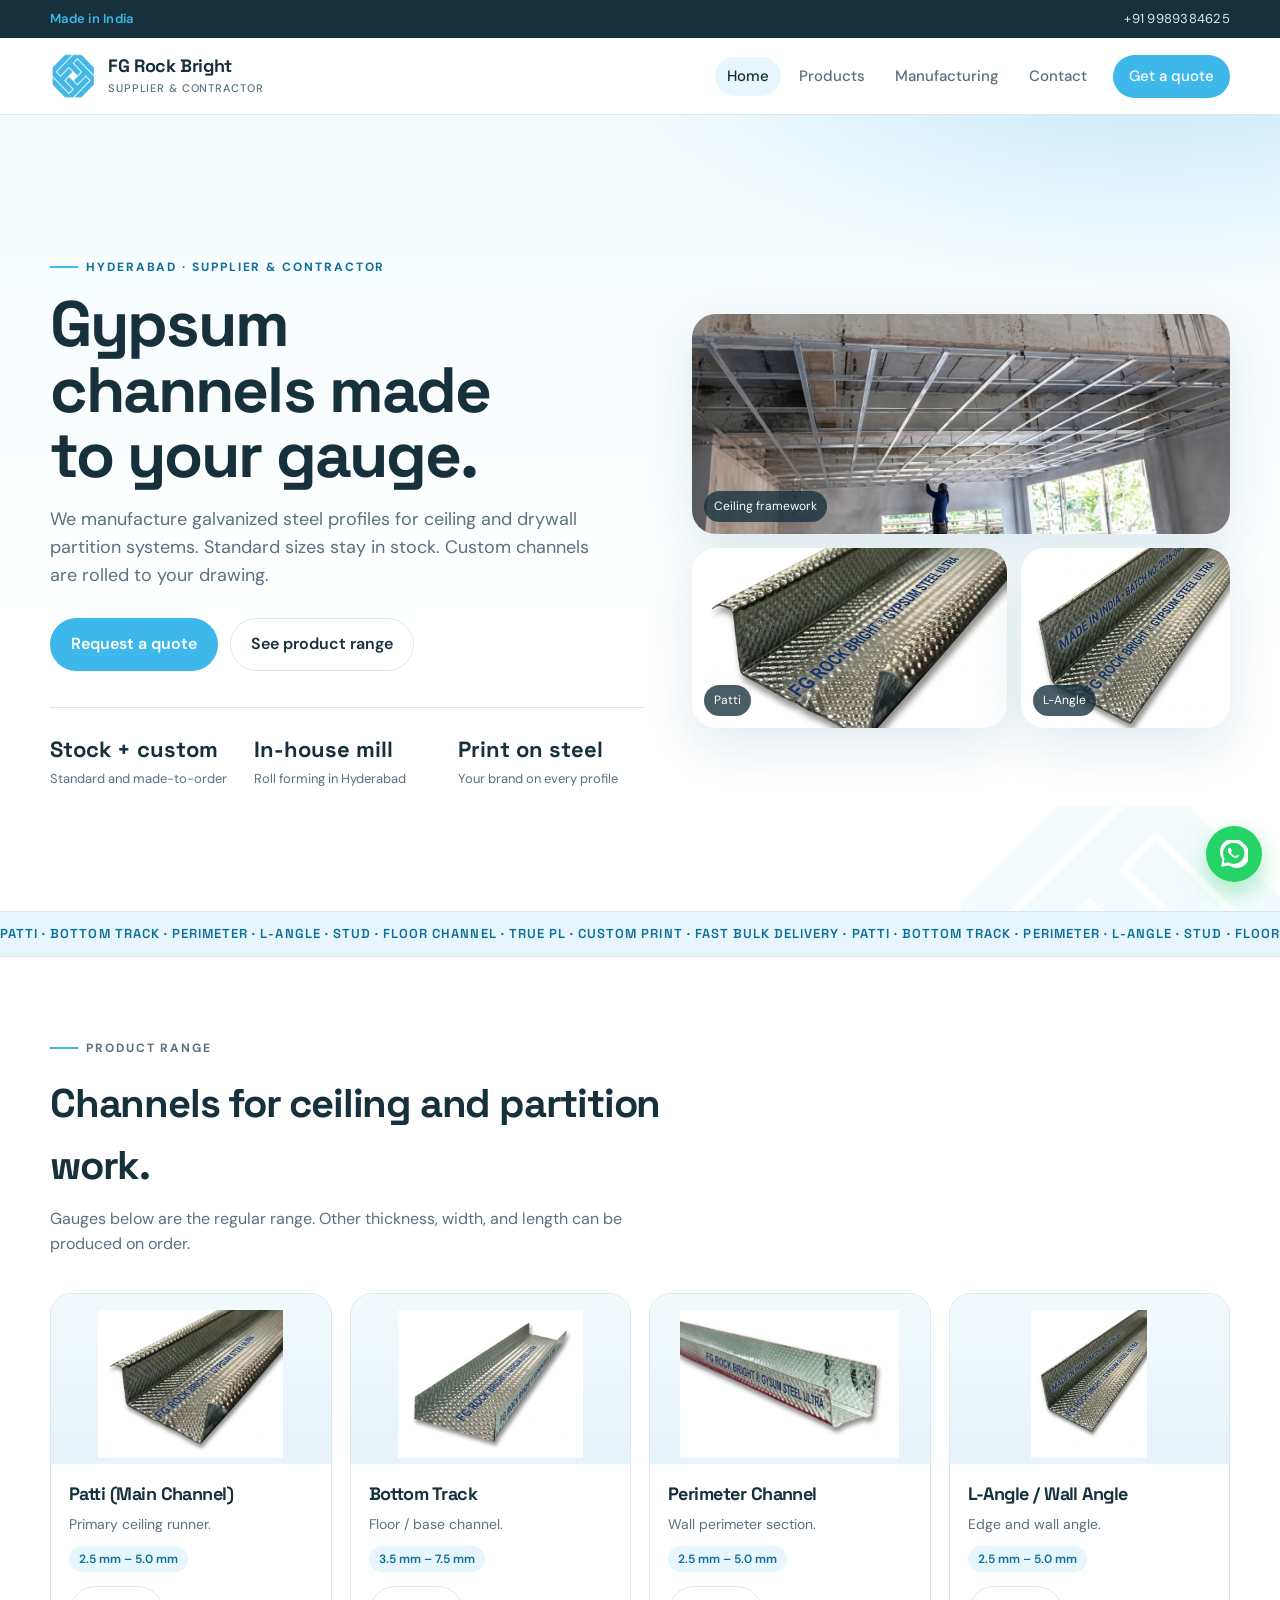
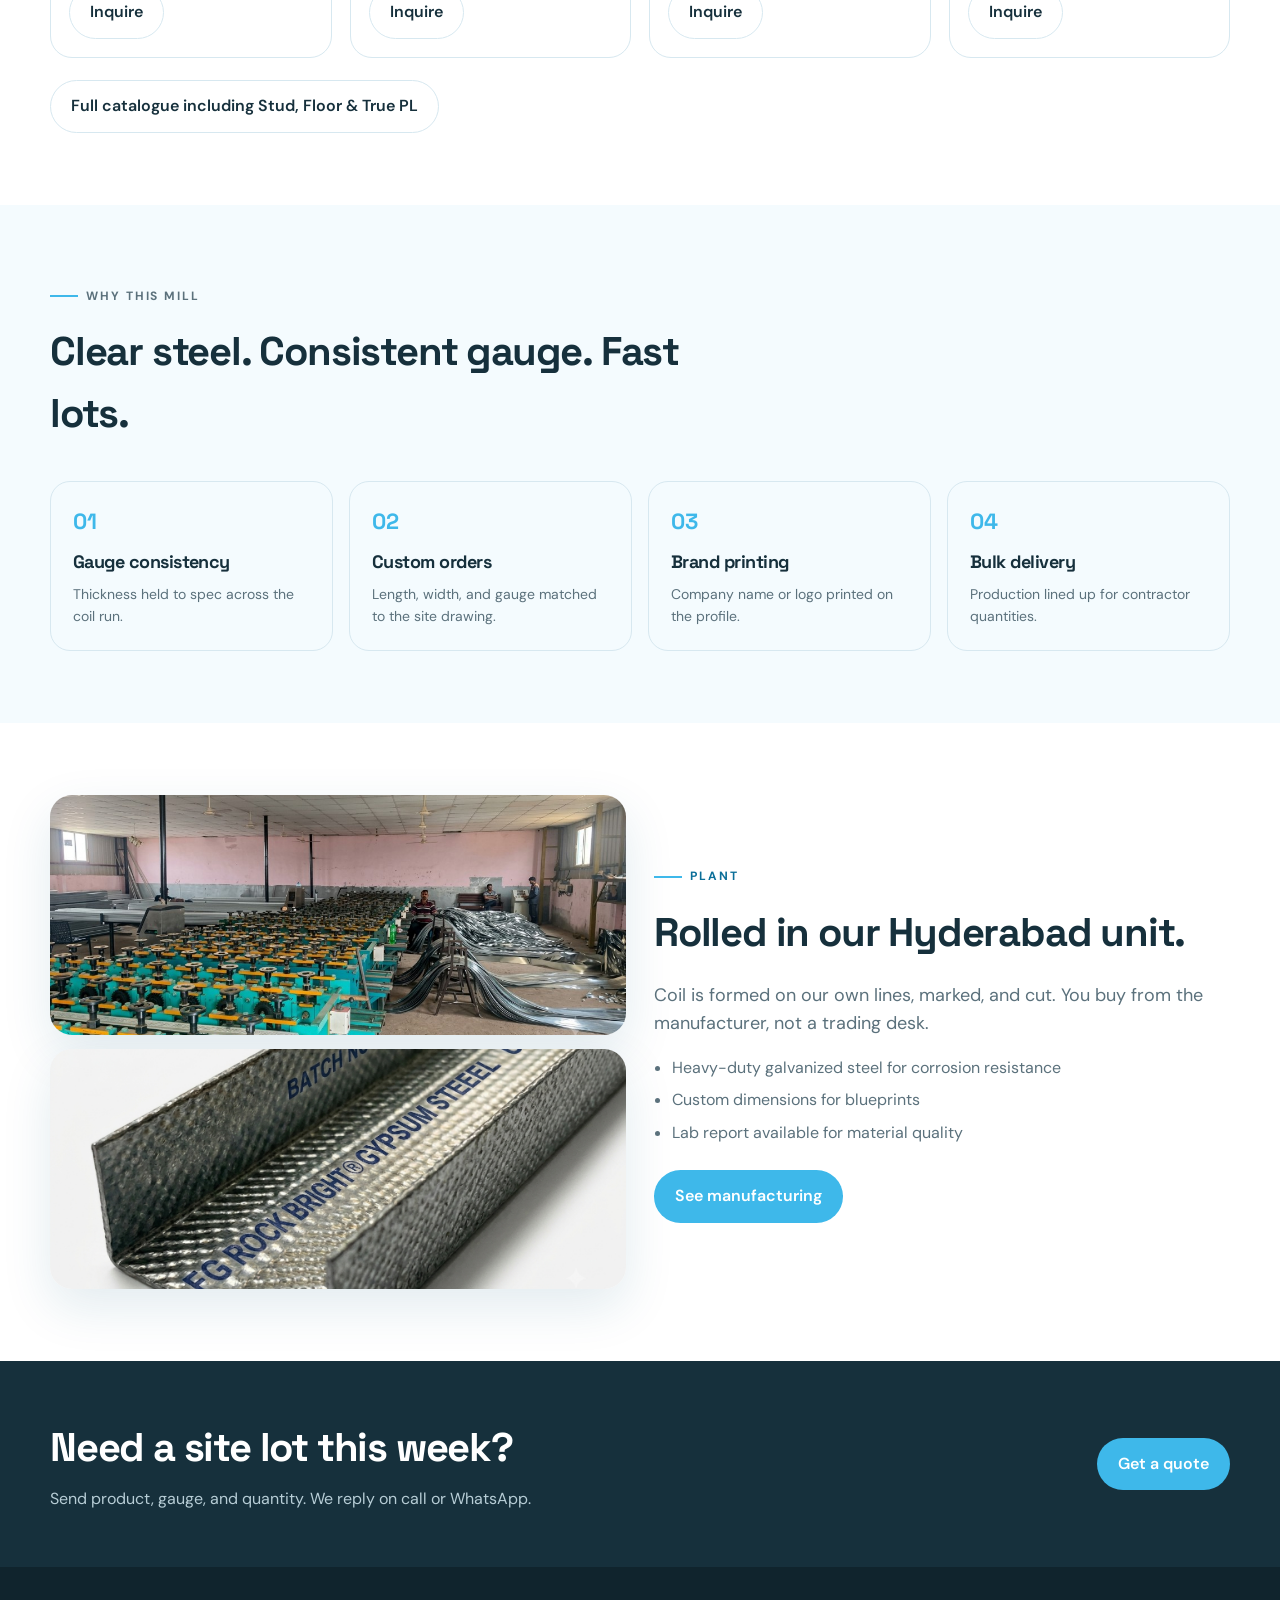
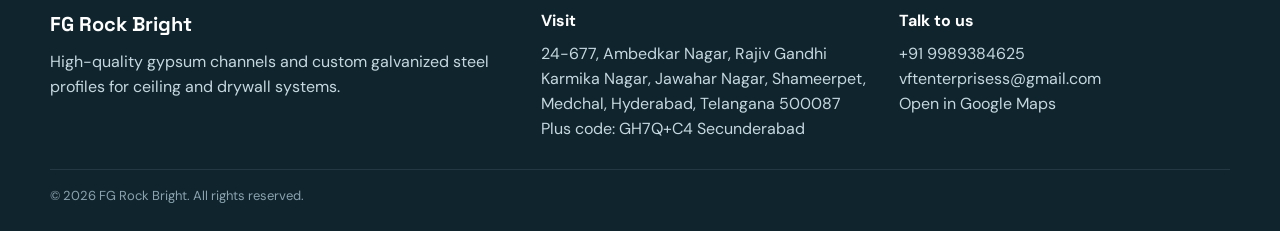
==== index.html @ fde732b3 "Add FG Rock Bright website" ====
<!DOCTYPE html>
<html lang="en">
<head>
  <meta charset="UTF-8">
  <meta name="viewport" content="width=device-width, initial-scale=1, viewport-fit=cover">
  <title>FG Rock Bright | Gypsum Channels & Custom Steel Profiles</title>
  <meta name="description" content="FG Rock Bright manufactures premium galvanized gypsum channels and custom steel profiles in Hyderabad. Stock sizes and made-to-order gauges.">
  <link rel="icon" href="assets/images/logo.png">
  <link rel="preconnect" href="https://fonts.googleapis.com">
  <link rel="preconnect" href="https://fonts.gstatic.com" crossorigin>
  <link href="https://fonts.googleapis.com/css2?family=DM+Sans:wght@400;500;600;700&family=Space+Grotesk:wght@500;600;700&display=swap" rel="stylesheet">
  <link rel="stylesheet" href="css/styles.css">
  <script type="application/ld+json">
  {
    "@context": "https://schema.org",
    "@type": "Manufacturer",
    "name": "FG Rock Bright",
    "telephone": "+919989384625",
    "email": "vftenterprisess@gmail.com",
    "address": {
      "@type": "PostalAddress",
      "streetAddress": "24-677, Ambedkar Nagar, Rajiv Gandhi Karmika Nagar, Jawahar Nagar, Shameerpet, Medchal",
      "addressLocality": "Hyderabad",
      "addressRegion": "Telangana",
      "postalCode": "500087",
      "addressCountry": "IN"
    }
  }
  </script>
</head>
<body>
  <div id="chrome"></div>
  <main>
    <section class="hero">
      <div class="wrap hero-grid">
        <div>
          <p class="kicker">Hyderabad · Supplier & contractor</p>
          <h1>Gypsum channels made to your gauge.</h1>
          <p class="lead">We manufacture galvanized steel profiles for ceiling and drywall partition systems. Standard sizes stay in stock. Custom channels are rolled to your drawing.</p>
          <div class="actions">
            <a class="btn btn-primary" href="contact.html#quote">Request a quote</a>
            <a class="btn btn-ghost" href="products.html">See product range</a>
          </div>
          <div class="stats">
            <div><b>Stock + custom</b><span>Standard and made-to-order</span></div>
            <div><b>In-house mill</b><span>Roll forming in Hyderabad</span></div>
            <div><b>Print on steel</b><span>Your brand on every profile</span></div>
          </div>
        </div>
        <div class="collage">
          <figure class="wide">
            <img src="assets/images/ceiling-frame-1.jpg" alt="Gypsum channel ceiling framework on site">
            <figcaption>Ceiling framework</figcaption>
          </figure>
          <figure>
            <img src="assets/images/patti.jpg" alt="Patti main channel">
            <figcaption>Patti</figcaption>
          </figure>
          <figure>
            <img src="assets/images/l-angle.jpg" alt="L-angle wall angle">
            <figcaption>L-Angle</figcaption>
          </figure>
        </div>
      </div>
    </section>

    <div class="marquee" aria-hidden="true">
      <div class="marquee-track">
        <span>Patti · Bottom Track · Perimeter · L-Angle · Stud · Floor Channel · True PL · Custom Print · Fast Bulk Delivery · Patti · Bottom Track · Perimeter · L-Angle · Stud · Floor Channel · True PL · Custom Print · Fast Bulk Delivery</span>
      </div>
    </div>

    <section>
      <div class="wrap">
        <div class="section-head">
          <p class="kicker">Product range</p>
          <h2>Channels for ceiling and partition work.</h2>
          <p>Gauges below are the regular range. Other thickness, width, and length can be produced on order.</p>
        </div>
        <div class="product-grid">
          <article class="card">
            <div class="media"><img src="assets/images/patti.jpg" alt="Patti main channel"></div>
            <div class="body">
              <h3>Patti (Main Channel)</h3>
              <p>Primary ceiling runner.</p>
              <span class="gauge">2.5 mm – 5.0 mm</span>
              <a class="btn btn-ghost" href="contact.html?product=patti#quote">Inquire</a>
            </div>
          </article>
          <article class="card">
            <div class="media"><img src="assets/images/bottom.jpg" alt="Bottom track"></div>
            <div class="body">
              <h3>Bottom Track</h3>
              <p>Floor / base channel.</p>
              <span class="gauge">3.5 mm – 7.5 mm</span>
              <a class="btn btn-ghost" href="contact.html?product=bottom#quote">Inquire</a>
            </div>
          </article>
          <article class="card">
            <div class="media"><img src="assets/images/perimeter.jpg" alt="Perimeter channel"></div>
            <div class="body">
              <h3>Perimeter Channel</h3>
              <p>Wall perimeter section.</p>
              <span class="gauge">2.5 mm – 5.0 mm</span>
              <a class="btn btn-ghost" href="contact.html?product=perimeter#quote">Inquire</a>
            </div>
          </article>
          <article class="card">
            <div class="media"><img src="assets/images/l-angle.jpg" alt="L-angle"></div>
            <div class="body">
              <h3>L-Angle / Wall Angle</h3>
              <p>Edge and wall angle.</p>
              <span class="gauge">2.5 mm – 5.0 mm</span>
              <a class="btn btn-ghost" href="contact.html?product=l-angle#quote">Inquire</a>
            </div>
          </article>
        </div>
        <p style="margin-top:22px"><a class="btn btn-ghost" href="products.html">Full catalogue including Stud, Floor &amp; True PL</a></p>
      </div>
    </section>

    <section style="background:var(--sky-mist)">
      <div class="wrap">
        <div class="section-head">
          <p class="kicker">Why this mill</p>
          <h2>Clear steel. Consistent gauge. Fast lots.</h2>
        </div>
        <div class="reasons">
          <div class="reason"><div class="n">01</div><h3>Gauge consistency</h3><p>Thickness held to spec across the coil run.</p></div>
          <div class="reason"><div class="n">02</div><h3>Custom orders</h3><p>Length, width, and gauge matched to the site drawing.</p></div>
          <div class="reason"><div class="n">03</div><h3>Brand printing</h3><p>Company name or logo printed on the profile.</p></div>
          <div class="reason"><div class="n">04</div><h3>Bulk delivery</h3><p>Production lined up for contractor quantities.</p></div>
        </div>
      </div>
    </section>

    <section>
      <div class="wrap split">
        <div class="photo-stack">
          <img src="assets/images/factory-1.jpg" alt="Roll forming machines at FG Rock Bright">
          <img src="assets/images/board-fitting.jpg" alt="Gypsum board fitting on steel frame">
        </div>
        <div>
          <p class="kicker">Plant</p>
          <h2>Rolled in our Hyderabad unit.</h2>
          <p class="lead" style="margin-bottom:0">Coil is formed on our own lines, marked, and cut. You buy from the manufacturer, not a trading desk.</p>
          <ul class="list">
            <li>Heavy-duty galvanized steel for corrosion resistance</li>
            <li>Custom dimensions for blueprints</li>
            <li>Lab report available for material quality</li>
          </ul>
          <a class="btn btn-primary" href="manufacturing.html">See manufacturing</a>
        </div>
      </div>
    </section>

    <div class="band">
      <div class="wrap">
        <div>
          <h2>Need a site lot this week?</h2>
          <p>Send product, gauge, and quantity. We reply on call or WhatsApp.</p>
        </div>
        <a class="btn btn-primary" href="contact.html#quote">Get a quote</a>
      </div>
    </div>
  </main>
  <div id="end"></div>
  <script src="js/site.js"></script>
  <script>FG.boot("home");</script>
</body>
</html>
---- css/styles.css ----
:root {
  --sky: #3eb8ea;
  --sky-deep: #1490c4;
  --sky-ink: #0b6f99;
  --sky-soft: #e7f6fc;
  --sky-mist: #f4fbfe;
  --white: #ffffff;
  --ink: #16303c;
  --muted: #5b717c;
  --line: #d7e8f0;
  --steel: #9eb4be;
  --shadow: 0 18px 50px rgba(20, 90, 120, 0.12);
  --radius: 22px;
  --max: 1180px;
  --font: "DM Sans", system-ui, sans-serif;
  --display: "Space Grotesk", "DM Sans", sans-serif;
}

* { box-sizing: border-box; margin: 0; padding: 0; }
html { scroll-behavior: smooth; overflow-x: hidden; }
button { -webkit-tap-highlight-color: transparent; }
body {
  font-family: var(--font);
  color: var(--ink);
  background: var(--white);
  line-height: 1.55;
  min-height: 100vh;
}
img { max-width: 100%; display: block; }
a { color: inherit; text-decoration: none; }
button, input, select, textarea { font: inherit; }
.wrap { width: min(var(--max), calc(100% - 40px)); margin-inline: auto; }

/* Top bar */
.topbar {
  background: var(--ink);
  color: #d7eef6;
  font-size: 13px;
  letter-spacing: .02em;
}
.topbar .wrap {
  display: flex;
  justify-content: space-between;
  gap: 16px;
  padding: 9px 0;
  flex-wrap: wrap;
}
.topbar a:hover { color: var(--sky); }
.badge-in {
  color: var(--sky);
  font-weight: 600;
}

/* Header */
.header {
  position: sticky;
  top: 0;
  z-index: 40;
  background: rgba(255,255,255,.92);
  backdrop-filter: blur(16px);
  border-bottom: 1px solid var(--line);
}
.header .wrap {
  position: relative;
  display: flex;
  align-items: center;
  justify-content: space-between;
  min-height: 76px;
  gap: 20px;
}
.brand {
  display: flex;
  align-items: center;
  gap: 12px;
}
.brand img.mark { width: 46px; height: 46px; }
.brand .name {
  font-family: var(--display);
  font-weight: 700;
  font-size: 18px;
  letter-spacing: -.02em;
  line-height: 1.1;
}
.brand .tag {
  display: block;
  font-size: 11px;
  color: var(--muted);
  font-weight: 500;
  letter-spacing: .08em;
  text-transform: uppercase;
}
.nav { display: flex; align-items: center; gap: 6px; }
.nav a {
  padding: 8px 12px;
  border-radius: 999px;
  font-size: 15px;
  font-weight: 500;
  color: var(--muted);
}
.nav a:hover, .nav a.active { color: var(--ink); background: var(--sky-soft); }
.nav .cta {
  background: var(--sky);
  color: white !important;
  padding: 10px 16px;
  margin-left: 8px;
}
.nav .cta:hover { background: var(--sky-deep); }
.menu-btn {
  display: none;
  background: none;
  border: 1px solid var(--line);
  width: 44px;
  height: 44px;
  border-radius: 12px;
}

/* Hero */
.hero {
  position: relative;
  overflow: hidden;
  background:
    radial-gradient(900px 420px at 90% -10%, rgba(62,184,234,.28), transparent 60%),
    linear-gradient(180deg, var(--sky-mist), #fff 70%);
}
.hero::before {
  content: "";
  position: absolute;
  inset: auto -8% -40% auto;
  width: 520px;
  height: 520px;
  background: url("../assets/images/logo.png") center / 70% no-repeat;
  opacity: .06;
  pointer-events: none;
}
.hero-grid {
  display: grid;
  grid-template-columns: 1.05fr .95fr;
  gap: 48px;
  align-items: center;
  padding: 64px 0 48px;
}
.kicker {
  display: inline-flex;
  align-items: center;
  gap: 8px;
  color: var(--sky-ink);
  font-weight: 700;
  font-size: 12px;
  letter-spacing: .16em;
  text-transform: uppercase;
  margin-bottom: 16px;
}
.kicker::before {
  content: "";
  width: 28px;
  height: 2px;
  background: var(--sky);
}
h1, h2, h3 { font-family: var(--display); letter-spacing: -.03em; }
h1 {
  font-size: clamp(36px, 5.4vw, 64px);
  line-height: 1.02;
  font-weight: 700;
  max-width: 12ch;
}
.lead {
  margin: 18px 0 28px;
  color: var(--muted);
  font-size: 18px;
  max-width: 46ch;
}
.actions { display: flex; gap: 12px; flex-wrap: wrap; }
.btn {
  display: inline-flex;
  align-items: center;
  justify-content: center;
  gap: 8px;
  border-radius: 999px;
  padding: 13px 20px;
  font-weight: 600;
  border: 1px solid transparent;
  cursor: pointer;
}
.btn-primary { background: var(--sky); color: #fff; }
form .btn-primary { width: 100%; }
.btn-primary:hover { background: var(--sky-deep); }
.btn-ghost { background: #fff; border-color: var(--line); color: var(--ink); }
.btn-ghost:hover { border-color: var(--sky); color: var(--sky-ink); }
.stats {
  display: grid;
  grid-template-columns: repeat(3, 1fr);
  gap: 18px;
  margin-top: 36px;
  padding-top: 24px;
  border-top: 1px solid var(--line);
}
.stats b { display: block; font-family: var(--display); font-size: 22px; }
.stats span { color: var(--muted); font-size: 13px; }

.collage {
  display: grid;
  grid-template-columns: 1.2fr .8fr;
  grid-template-rows: 220px 180px;
  gap: 14px;
}
.collage figure {
  margin: 0;
  border-radius: 24px;
  overflow: hidden;
  box-shadow: var(--shadow);
  position: relative;
  background: #e9f3f7;
}
.collage img { width: 100%; height: 100%; object-fit: cover; }
.collage .wide { grid-column: 1 / -1; }
.collage figcaption {
  position: absolute;
  left: 12px;
  bottom: 12px;
  background: rgba(22,48,60,.78);
  color: #fff;
  font-size: 12px;
  padding: 6px 10px;
  border-radius: 999px;
}

.marquee {
  border-block: 1px solid var(--line);
  background: var(--sky-soft);
  overflow: hidden;
  padding: 12px 0;
}
.marquee-track {
  display: flex;
  gap: 40px;
  width: max-content;
  animation: slide 28s linear infinite;
  font-family: var(--display);
  font-weight: 600;
  letter-spacing: .08em;
  text-transform: uppercase;
  font-size: 13px;
  color: var(--sky-ink);
}
@keyframes slide { to { transform: translateX(-50%); } }

/* Sections */
section { padding: 72px 0; }
.section-head { max-width: 640px; margin-bottom: 36px; }
.section-head p { color: var(--muted); margin-top: 10px; }
h2 { font-size: clamp(28px, 3.4vw, 40px); }

.product-grid {
  display: grid;
  grid-template-columns: repeat(4, 1fr);
  gap: 18px;
}
.card {
  background: #fff;
  border: 1px solid var(--line);
  border-radius: var(--radius);
  overflow: hidden;
  transition: transform .2s ease, box-shadow .2s ease;
}
.card:hover { transform: translateY(-4px); box-shadow: var(--shadow); }
.card .media {
  height: 170px;
  background: linear-gradient(180deg, #f3fafd, #e6f3f8);
  display: grid;
  place-items: center;
  padding: 16px;
}
.card .media img { max-height: 148px; object-fit: contain; }
.card .body { padding: 16px 18px 18px; display: flex; flex-direction: column; align-items: flex-start; }
.card h3 { font-size: 18px; margin-bottom: 6px; }
.card .btn { margin-top: 14px; }
.card p, .gauge { color: var(--muted); font-size: 14px; }
.gauge {
  display: inline-block;
  margin-top: 10px;
  background: var(--sky-soft);
  color: var(--sky-ink);
  font-weight: 600;
  padding: 4px 10px;
  border-radius: 999px;
  font-size: 12px;
}

.reasons {
  display: grid;
  grid-template-columns: repeat(4, 1fr);
  gap: 16px;
}
.reason {
  padding: 22px;
  border-radius: 20px;
  background: var(--sky-mist);
  border: 1px solid var(--line);
}
.reason .n {
  font-family: var(--display);
  color: var(--sky);
  font-weight: 700;
  font-size: 22px;
}
.reason h3 { margin: 10px 0 8px; font-size: 18px; }
.reason p { color: var(--muted); font-size: 14px; }

.split {
  display: grid;
  grid-template-columns: 1fr 1fr;
  gap: 28px;
  align-items: center;
}
.photo-stack { display: grid; gap: 14px; }
.photo-stack img {
  border-radius: 22px;
  height: 240px;
  width: 100%;
  object-fit: cover;
  box-shadow: var(--shadow);
}
.list { margin: 18px 0 24px; color: var(--muted); padding-left: 18px; }
.list li + li { margin-top: 8px; }

.band {
  background: var(--ink);
  color: #fff;
  padding: 56px 0;
}
.band .wrap {
  display: flex;
  justify-content: space-between;
  gap: 24px;
  align-items: center;
  flex-wrap: wrap;
}
.band p { color: #b7cdd6; max-width: 48ch; margin-top: 8px; }

.video-frame {
  border: 0;
  width: 100%;
  aspect-ratio: 16 / 9;
  border-radius: 20px;
  background: #0b1c24;
}

.table-wrap {
  overflow: auto;
  border: 1px solid var(--line);
  border-radius: 18px;
}
table {
  width: 100%;
  border-collapse: collapse;
  min-width: 640px;
}
th, td { text-align: left; padding: 14px 16px; border-bottom: 1px solid var(--line); }
th { background: var(--sky-soft); font-size: 13px; letter-spacing: .04em; text-transform: uppercase; }
tr:last-child td { border-bottom: 0; }

.contact-grid {
  display: grid;
  grid-template-columns: .9fr 1.1fr;
  gap: 28px;
}
.panel {
  border: 1px solid var(--line);
  border-radius: 22px;
  padding: 24px;
  background: #fff;
}
.panel h3 { margin-bottom: 14px; }
.info-row { display: flex; gap: 12px; margin-bottom: 16px; color: var(--muted); }
.info-row strong { display: block; color: var(--ink); }
.map {
  width: 100%;
  min-height: 280px;
  border: 0;
  border-radius: 16px;
  margin-top: 8px;
}
form { display: grid; gap: 12px; }
label { font-size: 13px; font-weight: 600; display: block; margin-bottom: 6px; }
input, select, textarea {
  width: 100%;
  border: 1px solid var(--line);
  border-radius: 12px;
  padding: 12px 14px;
  background: var(--sky-mist);
  font-size: 16px;
  min-height: 48px;
}
textarea { min-height: 110px; resize: vertical; }
.form-row { display: grid; grid-template-columns: 1fr 1fr; gap: 12px; }
.product-line {
  border: 1px solid var(--line);
  border-radius: 16px;
  padding: 14px;
  background: var(--sky-mist);
  display: grid;
  gap: 12px;
}
.product-line input,
.product-line select { background: #fff; }
.line-head {
  display: flex;
  justify-content: space-between;
  align-items: center;
}
.line-title { font-family: var(--display); font-weight: 700; }
.link-btn {
  background: none;
  border: 0;
  color: var(--sky-ink);
  font-weight: 600;
  min-height: 44px;
  padding: 0 8px;
  cursor: pointer;
}
#add-product { width: 100%; min-height: 48px; }
.note { font-size: 13px; color: var(--muted); }
.success {
  display: none;
  background: var(--sky-soft);
  color: var(--sky-ink);
  padding: 12px 14px;
  border-radius: 12px;
  font-weight: 600;
}

footer {
  background: #10242d;
  color: #c5d8e0;
  padding: 42px 0 24px;
}
.foot {
  display: grid;
  grid-template-columns: 1.4fr 1fr 1fr;
  gap: 28px;
  padding-bottom: 28px;
  border-bottom: 1px solid #243843;
}
.foot .name { color: #fff; font-family: var(--display); font-weight: 700; font-size: 20px; }
.foot a:hover { color: var(--sky); }
.copy { padding-top: 16px; font-size: 13px; color: #8aa3ae; }

.wa-float {
  position: fixed;
  right: 18px;
  bottom: 18px;
  z-index: 50;
  background: #25d366;
  color: #fff;
  width: 56px;
  height: 56px;
  border-radius: 50%;
  display: grid;
  place-items: center;
  box-shadow: 0 10px 24px rgba(37, 211, 102, .4);
}
.call-bar {
  display: none;
}

@media (max-width: 960px) {
  .hero-grid, .split, .contact-grid, .foot, .product-grid, .reasons {
    grid-template-columns: 1fr 1fr;
  }
  .product-grid { grid-template-columns: 1fr 1fr; }
}
@media (max-width: 760px) {
  .wrap { width: min(var(--max), calc(100% - 24px)); }
  .header .wrap { min-height: 64px; }
  .brand img.mark { width: 40px; height: 40px; }
  .brand .name { font-size: 16px; }
  .menu-btn { display: grid; place-items: center; min-width: 44px; min-height: 44px; }
  .nav {
    display: none;
    position: absolute;
    left: 0;
    right: 0;
    top: calc(100% + 8px);
    background: #fff;
    border: 1px solid var(--line);
    border-radius: 16px;
    padding: 8px;
    flex-direction: column;
    align-items: stretch;
    box-shadow: var(--shadow);
  }
  .nav a { padding: 14px 16px; font-size: 16px; }
  .nav.open { display: flex; }
  .nav .cta { margin: 4px 0 0; text-align: center; }
  .hero-grid, .split, .contact-grid, .foot, .reasons, .form-row, .stats, .product-grid {
    grid-template-columns: 1fr;
  }
  .hero-grid { padding: 32px 0 28px; gap: 24px; }
  h1 { font-size: 34px; max-width: none; }
  .lead { font-size: 16px; }
  .actions { flex-direction: column; }
  .actions .btn { width: 100%; min-height: 48px; }
  .collage { grid-template-columns: 1fr 1fr; grid-template-rows: 160px 120px; }
  .panel { padding: 16px; }
  .map { min-height: 220px; }
  .photo-stack img { height: 200px; }
  .call-bar {
    display: grid;
    grid-template-columns: 1fr 1fr;
    position: fixed;
    left: 0; right: 0; bottom: 0;
    background: #fff;
    border-top: 1px solid var(--line);
    z-index: 45;
    padding-bottom: env(safe-area-inset-bottom);
  }
  .call-bar a { text-align: center; padding: 14px; font-weight: 700; min-height: 48px; }
  .call-bar .call { background: var(--sky); color: #fff; }
  .wa-float { display: none; }
  body { padding-bottom: calc(96px + env(safe-area-inset-bottom)); }
  section { padding: 40px 0; }
  .band { padding: 36px 0; }
  .band .btn { width: 100%; }
  .card .btn { width: 100%; }
}
@media (max-width: 420px) {
  .collage { grid-template-columns: 1fr; grid-template-rows: 160px 140px 140px; }
  .collage .wide { grid-column: auto; }
  .stats { gap: 12px; }
}
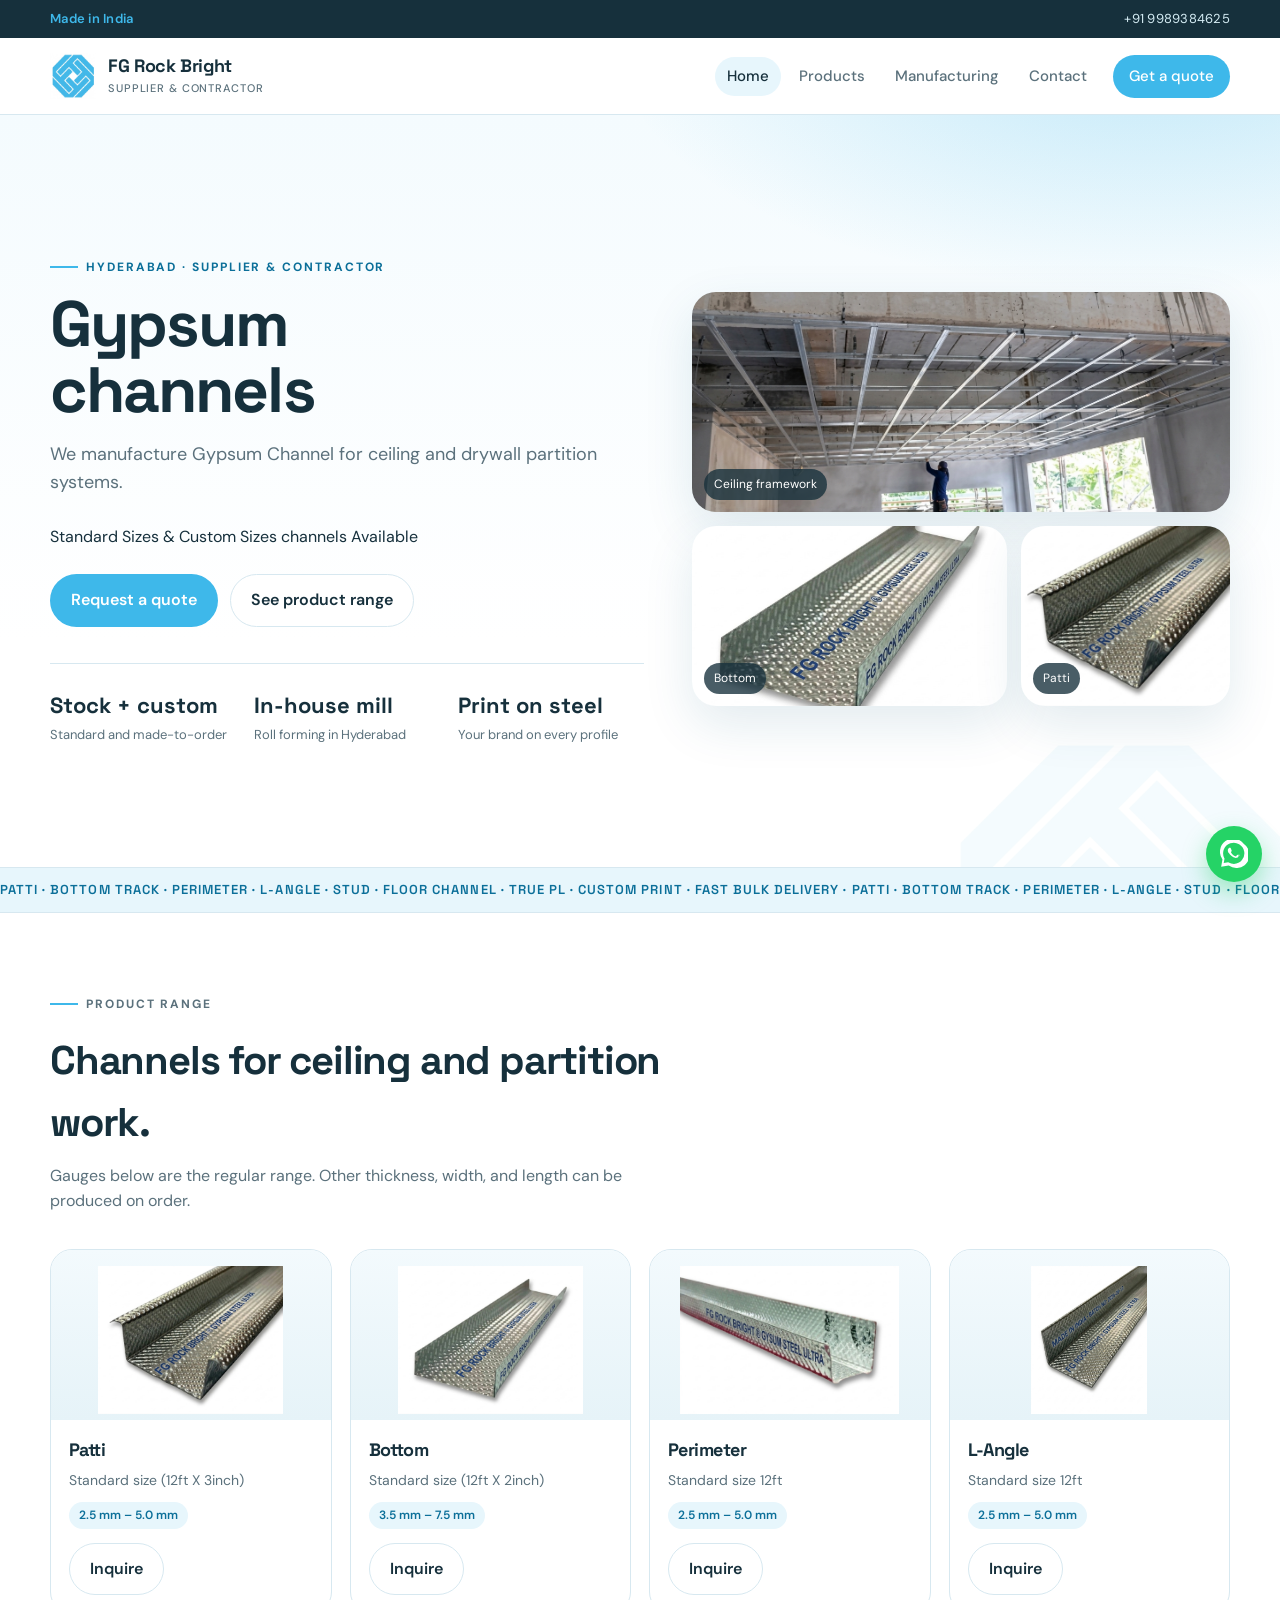
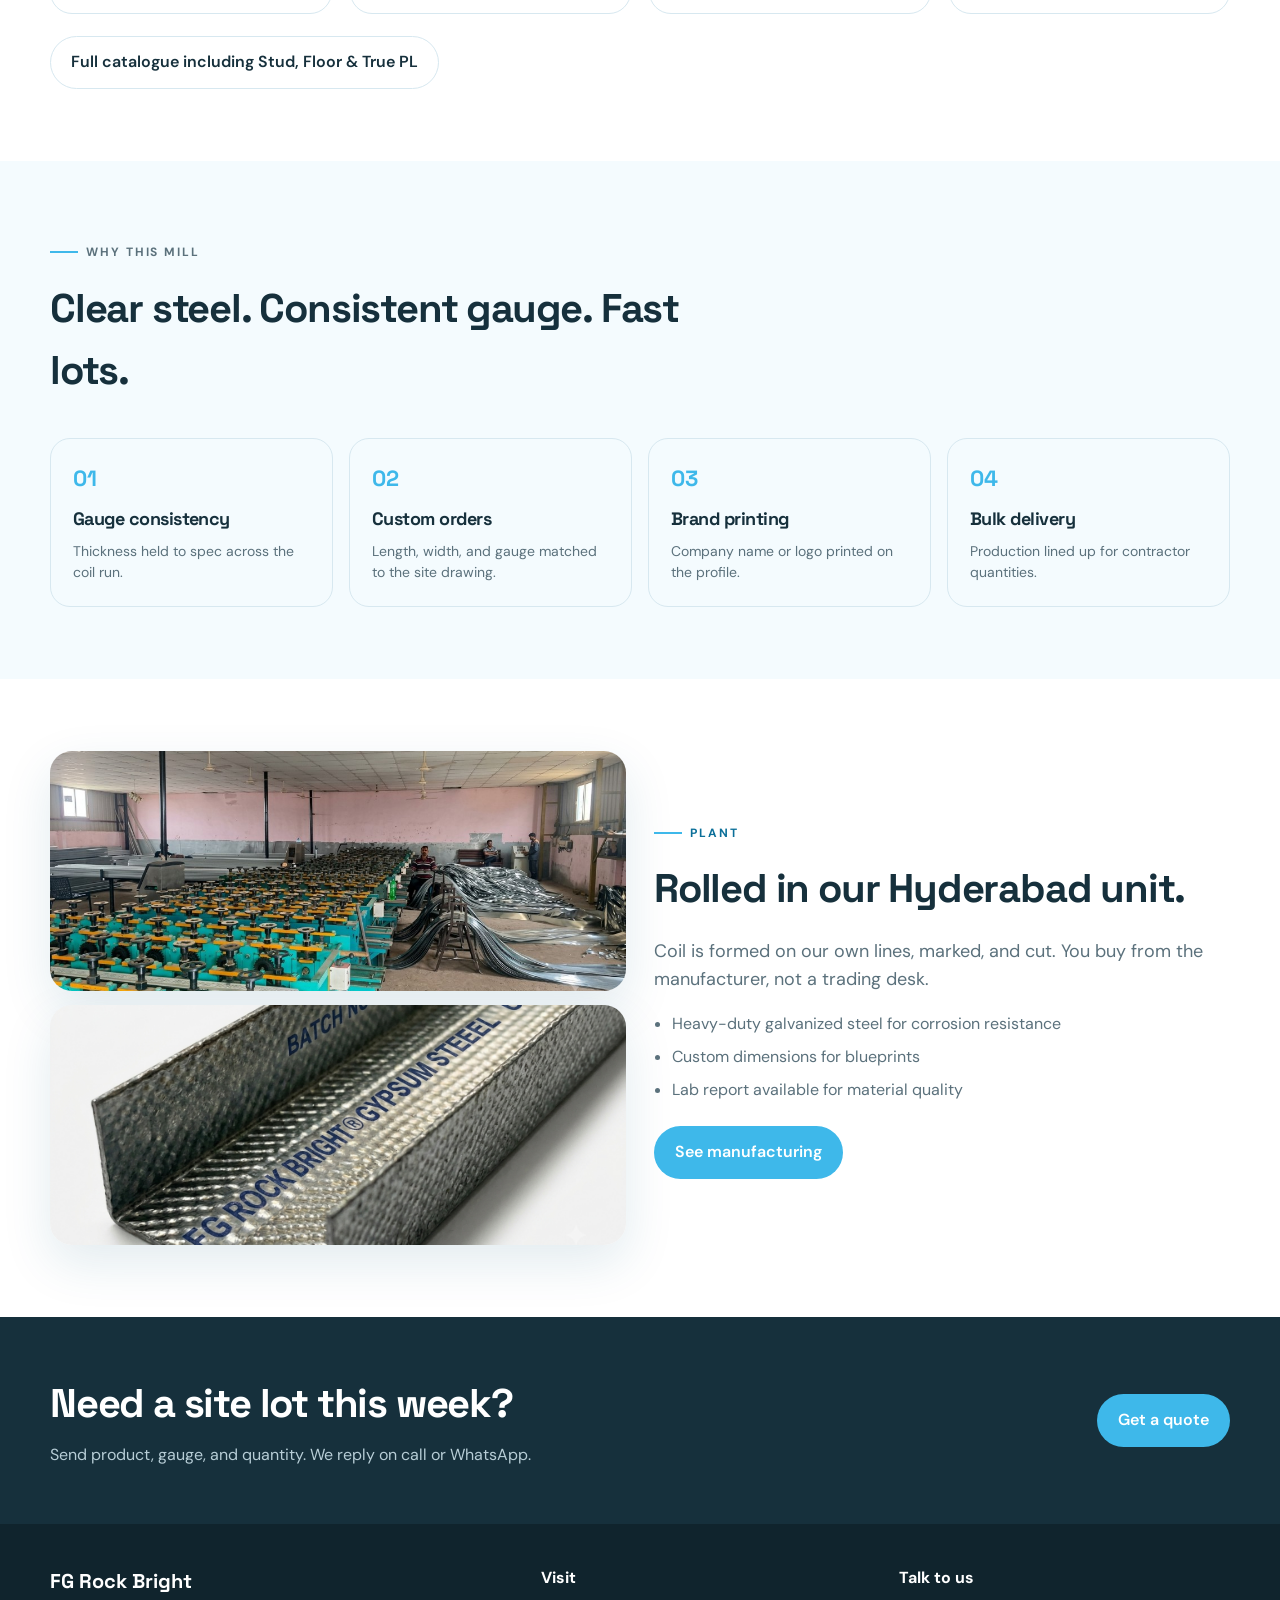
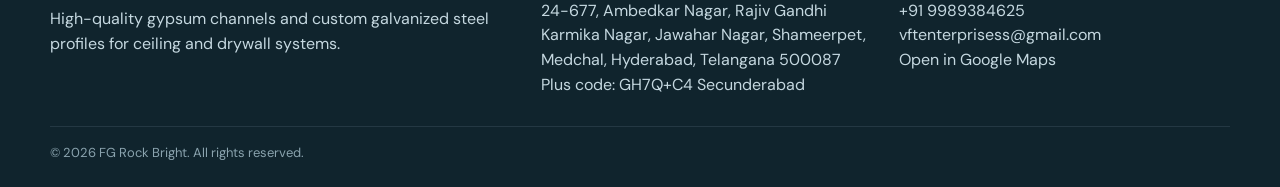
==== commit cfa33ac5: "modifying assets" ====
--- a/index.html
+++ b/index.html
@@ -35,8 +35,10 @@
       <div class="wrap hero-grid">
         <div>
           <p class="kicker">Hyderabad · Supplier & contractor</p>
-          <h1>Gypsum channels made to your gauge.</h1>
-          <p class="lead">We manufacture galvanized steel profiles for ceiling and drywall partition systems. Standard sizes stay in stock. Custom channels are rolled to your drawing.</p>
+          <h1>Gypsum channels</h1>
+          <p class="lead">We manufacture Gypsum Channel for ceiling and drywall partition systems. </p> 
+                <p> Standard Sizes & Custom Sizes channels Available </p>
+                <br>
           <div class="actions">
             <a class="btn btn-primary" href="contact.html#quote">Request a quote</a>
             <a class="btn btn-ghost" href="products.html">See product range</a>
@@ -53,12 +55,12 @@
             <figcaption>Ceiling framework</figcaption>
           </figure>
           <figure>
-            <img src="assets/images/patti.jpg" alt="Patti main channel">
-            <figcaption>Patti</figcaption>
+            <img src="assets/images/bottom.jpg" alt="Patti main channel">
+            <figcaption>Bottom</figcaption>
           </figure>
           <figure>
-            <img src="assets/images/l-angle.jpg" alt="L-angle wall angle">
-            <figcaption>L-Angle</figcaption>
+            <img src="assets/images/patti.jpg" alt="L-angle wall angle">
+            <figcaption>Patti</figcaption>
           </figure>
         </div>
       </div>
@@ -81,8 +83,8 @@
           <article class="card">
             <div class="media"><img src="assets/images/patti.jpg" alt="Patti main channel"></div>
             <div class="body">
-              <h3>Patti (Main Channel)</h3>
-              <p>Primary ceiling runner.</p>
+              <h3>Patti</h3>
+            <p>Standard size (12ft X 3inch) </p>
               <span class="gauge">2.5 mm – 5.0 mm</span>
               <a class="btn btn-ghost" href="contact.html?product=patti#quote">Inquire</a>
             </div>
@@ -90,8 +92,8 @@
           <article class="card">
             <div class="media"><img src="assets/images/bottom.jpg" alt="Bottom track"></div>
             <div class="body">
-              <h3>Bottom Track</h3>
-              <p>Floor / base channel.</p>
+              <h3>Bottom</h3>
+              <p>Standard size (12ft X 2inch) </p>
               <span class="gauge">3.5 mm – 7.5 mm</span>
               <a class="btn btn-ghost" href="contact.html?product=bottom#quote">Inquire</a>
             </div>
@@ -99,8 +101,8 @@
           <article class="card">
             <div class="media"><img src="assets/images/perimeter.jpg" alt="Perimeter channel"></div>
             <div class="body">
-              <h3>Perimeter Channel</h3>
-              <p>Wall perimeter section.</p>
+              <h3>Perimeter</h3>
+              <p>Standard size 12ft</p>
               <span class="gauge">2.5 mm – 5.0 mm</span>
               <a class="btn btn-ghost" href="contact.html?product=perimeter#quote">Inquire</a>
             </div>
@@ -108,8 +110,8 @@
           <article class="card">
             <div class="media"><img src="assets/images/l-angle.jpg" alt="L-angle"></div>
             <div class="body">
-              <h3>L-Angle / Wall Angle</h3>
-              <p>Edge and wall angle.</p>
+              <h3>L-Angle</h3>
+              <p>Standard size 12ft</p>
               <span class="gauge">2.5 mm – 5.0 mm</span>
               <a class="btn btn-ghost" href="contact.html?product=l-angle#quote">Inquire</a>
             </div>
